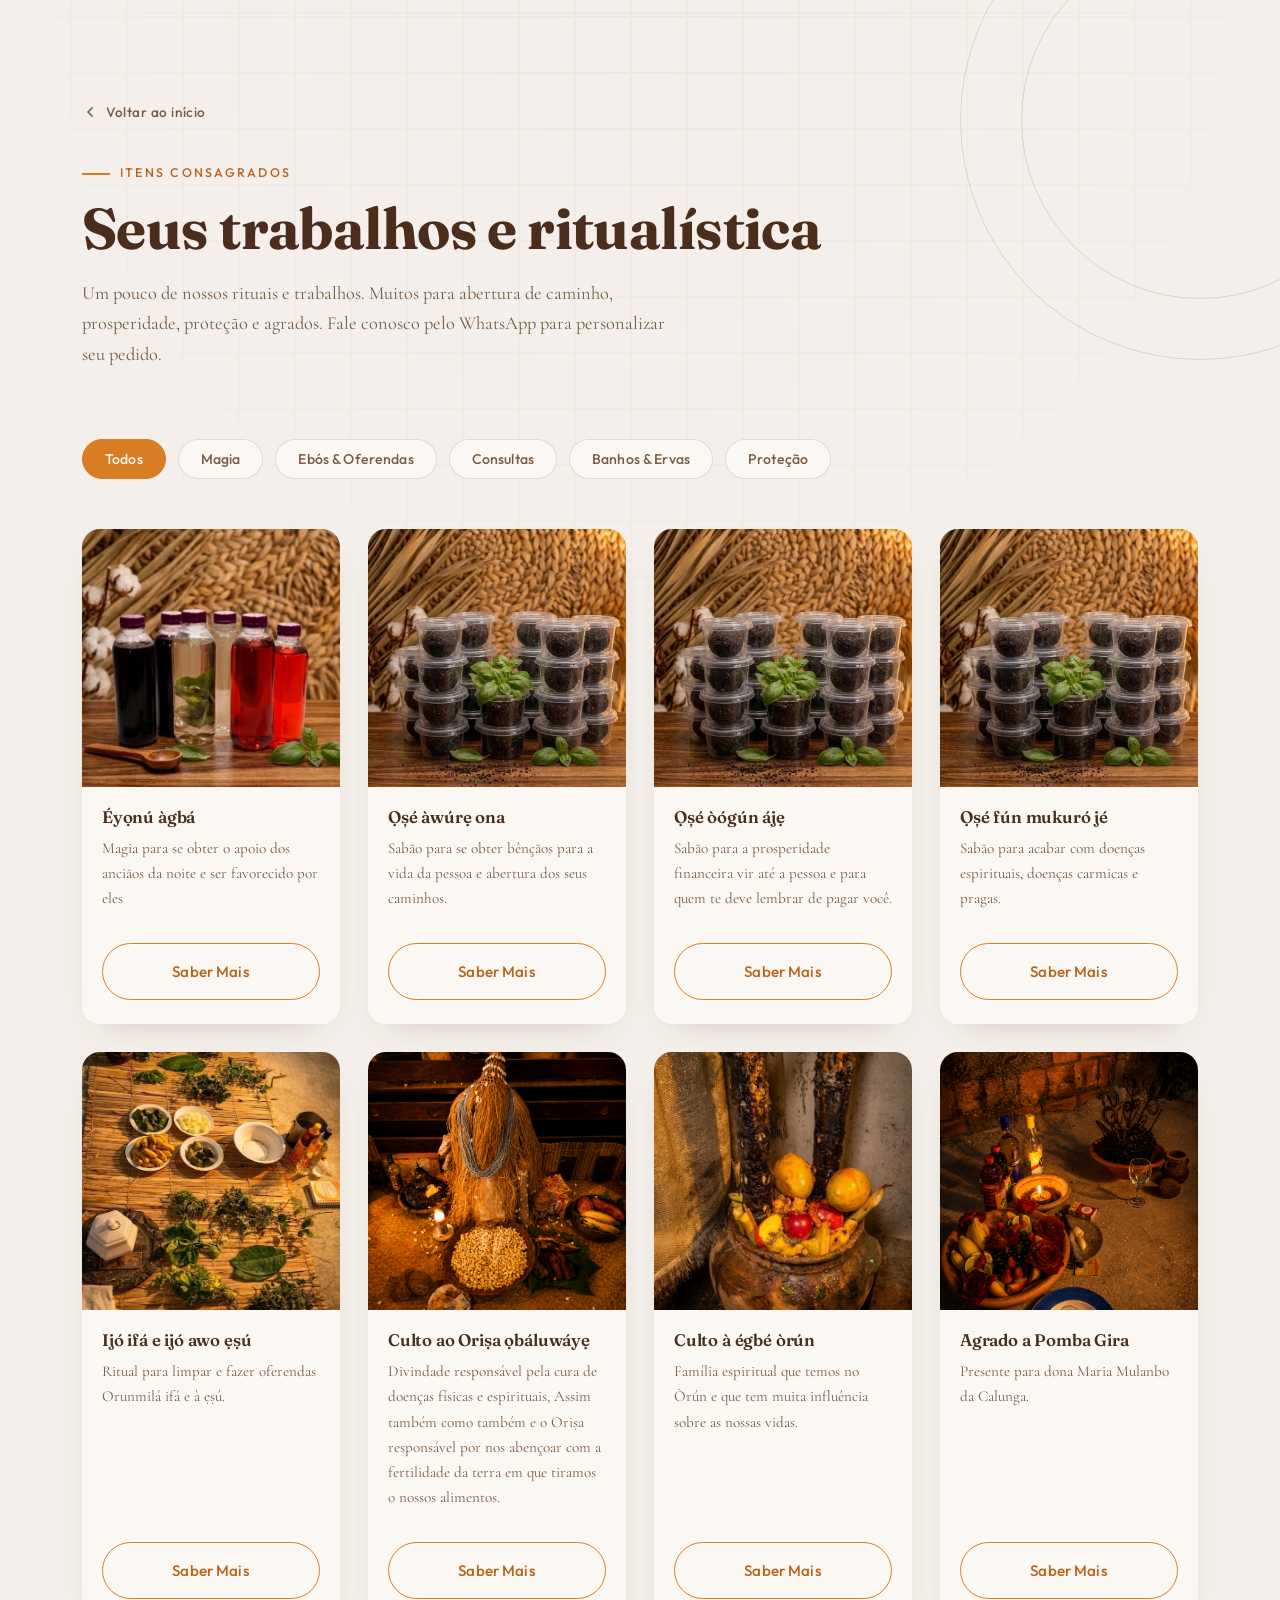
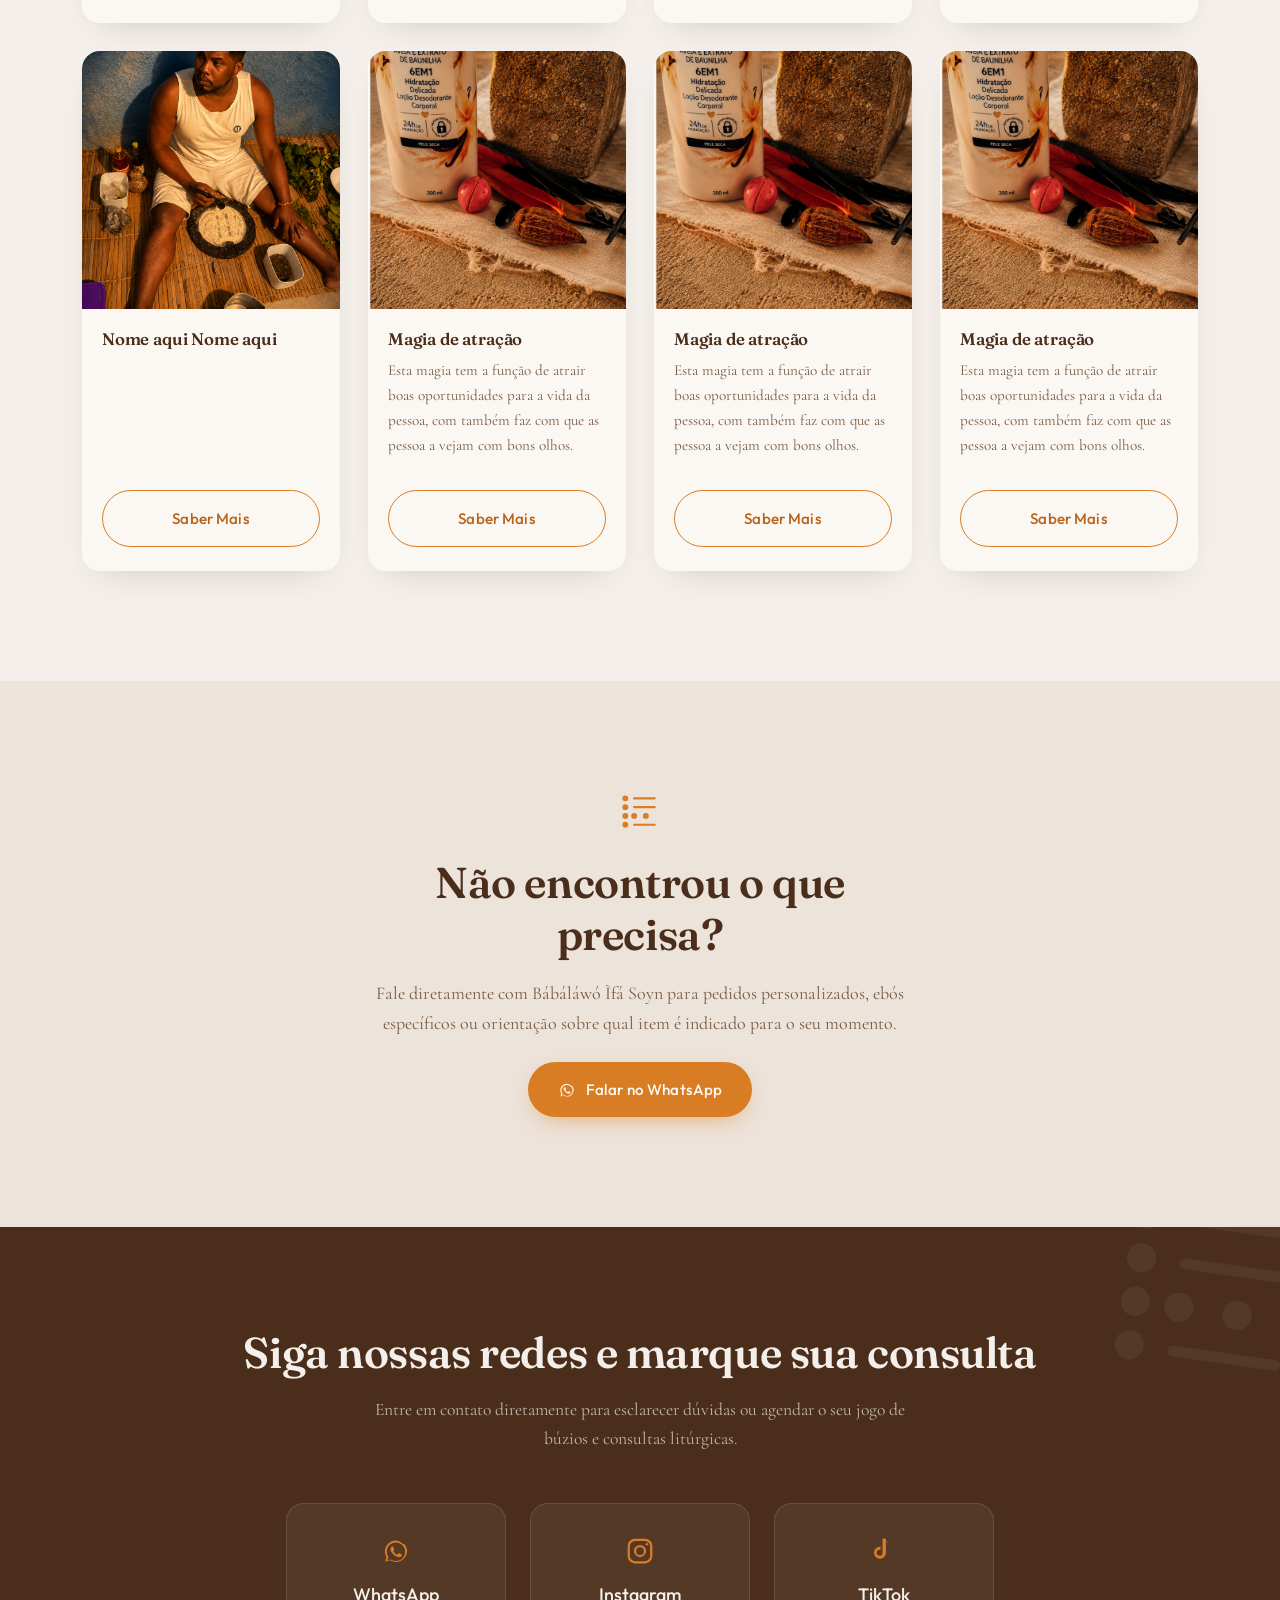
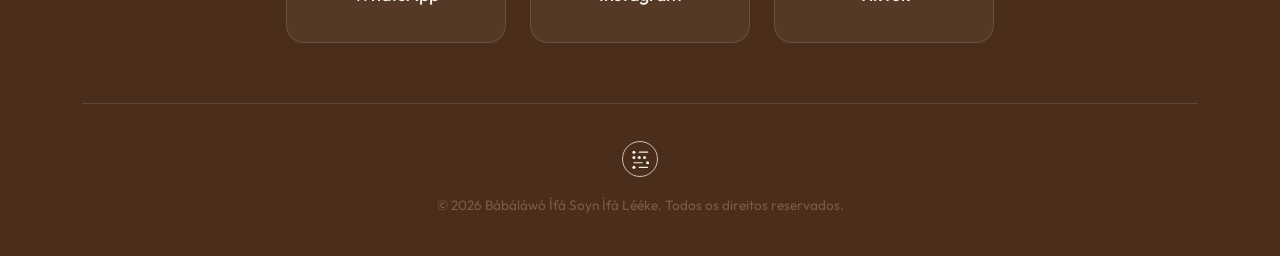
==== produtos.html @ 16a18c0f "Initial commit" ====
<!DOCTYPE html>
<html lang="pt-BR">
<head>
<meta charset="UTF-8">
<meta name="viewport" content="width=device-width, initial-scale=1.0">
<title>Trabalhos e ritualística | Ilé Bábáláwó Ìfá Soyn Ìfá Lééke</title>
<link rel="preconnect" href="https://fonts.googleapis.com">
<link rel="preconnect" href="https://fonts.gstatic.com" crossorigin>
<link href="https://fonts.googleapis.com/css2?family=Fraunces:opsz,wght@9..144,400;9..144,500;9..144,600;9..144,700;9..144,900&family=Cormorant+Garamond:ital,wght@0,400;0,500;0,600;1,400&family=Outfit:wght@300;400;500;600&display=swap" rel="stylesheet">
<link rel="stylesheet" href="global/produtos.css">
<link rel="shortcut icon" href="imagens/favicon.ico" type="image/x-icon">
</head>
<body>

<div class="odu-watermark" aria-hidden="true"></div>

<!-- ============ CABEÇALHO DA PÁGINA ============ -->
<header class="page-header">
  <div class="hero-pattern" aria-hidden="true"></div>
  <div class="container">
    <a href="index.html" class="back-link">
      <svg viewBox="0 0 24 24" fill="none" stroke="currentColor" stroke-width="2.5" stroke-linecap="round" stroke-linejoin="round"><path d="M15 18l-6-6 6-6"/></svg>
      Voltar ao início
    </a>
    <span class="section-tag">Itens consagrados</span>
    <h1>Seus trabalhos e ritualística</h1>
    <p class="page-sub">
      Um pouco de nossos rituais e trabalhos. Muitos para abertura de caminho, prosperidade, proteção e agrados. Fale conosco pelo WhatsApp para personalizar seu pedido.
    </p>
  </div>
</header>

<!-- ============ FILTROS ============ -->
<section class="filters-bar">
  <div class="container">
    <div class="filters" role="tablist" aria-label="Filtrar produtos por categoria">
      <button class="filter-btn active" data-filter="todos" role="tab" aria-selected="true">Todos</button>
      <button class="filter-btn" data-filter="magia" role="tab" aria-selected="false">Magia</button>
      <button class="filter-btn" data-filter="ebo" role="tab" aria-selected="false">Ebós &amp; Oferendas</button>
      <button class="filter-btn" data-filter="consulta" role="tab" aria-selected="false">Consultas</button>
      <button class="filter-btn" data-filter="banho" role="tab" aria-selected="false">Banhos &amp; Ervas</button>
      <button class="filter-btn" data-filter="proteção" role="tab" aria-selected="false">Proteção</button>
    </div>
  </div>
</section>

<!-- ============ GRADE DE PRODUTOS ============ -->
<section class="section products-section">
  <div class="container">
    <div class="products-grid" id="productsGrid">

      

      <article class="product-card" data-category="banho">
        <div class="product-img">
          <img src="imagens/banho de erva.jpg" alt="Éyọnú àgbá" loading="lazy">
        </div>
        <div class="product-body">
          <h3>Éyọnú àgbá</h3>
          <p>Magia para se obter  o apoio dos anciãos  da noite e ser favorecido  por eles</p>
          <a class="btn btn-secondary" href="https://wa.link/rlam18" target="_blank" rel="noopener">Saber Mais</a>
        </div>
      </article>

      <article class="product-card" data-category="banho">
        <div class="product-img">
          <img src="imagens/sabao.jpg" alt="Sabão Ọșé àwúrẹ ona" loading="lazy">
        </div>
        <div class="product-body">
          <h3>Ọșé àwúrẹ ona</h3>
          <p>Sabão para se obter bênçãos para a vida da pessoa e abertura dos seus caminhos.</p>
          <a class="btn btn-secondary" href="https://wa.link/rlam18" target="_blank" rel="noopener">Saber Mais</a>
        </div>
      </article>

      <article class="product-card" data-category="banho">
        <div class="product-img">
          <img src="imagens/sabao.jpg" alt="Sabão Ọșé òógún ájẹ" loading="lazy">
        </div>
        <div class="product-body">
          <h3>Ọșé òógún ájẹ</h3>
          <p>Sabão para a prosperidade financeira vir até a pessoa e para quem te deve lembrar de pagar você.</p>
          <a class="btn btn-secondary" href="https://wa.link/rlam18" target="_blank" rel="noopener">Saber Mais</a>
        </div>
      </article>

      <article class="product-card" data-category="banho">
        <div class="product-img">
          <img src="imagens/sabao.jpg" alt="Sabão Ọșé  fún mukuró jé" loading="lazy">
        </div>
        <div class="product-body">
          <h3>Ọșé  fún mukuró jé</h3>
          <p>Sabão para acabar com doenças espirituais, doenças carmicas e pragas.</p>
          <a class="btn btn-secondary" href="https://wa.link/rlam18" target="_blank" rel="noopener">Saber Mais</a>
        </div>
      </article>

      <article class="product-card" data-category="ebo">
        <div class="product-img">
          <img src="imagens/elementos na esteira.jpg" alt="Ijó ifá e ijó awo ẹṣú" loading="lazy">
        </div>
        <div class="product-body">
          <h3>Ijó ifá e ijó awo ẹṣú</h3>
          <p>Ritual para limpar e fazer oferendas Orunmilá ifá e à ẹṣú.</p>
          <a class="btn btn-secondary" href="https://wa.link/rlam18" target="_blank" rel="noopener">Saber Mais</a>
        </div>
      </article>

      <article class="product-card" data-category="ebo">
        <div class="product-img">
          <img src="imagens/culto a orixa omolu.png" alt="Culto  a o oriṣa ọbáluwáyẹ" loading="lazy">
        </div>
        <div class="product-body">
          <h3>Culto ao Oriṣa ọbáluwáyẹ</h3>
          <p>Divindade responsável pela cura de doenças físicas e espirituais, Assim também como também e o Oriṣa responsável por nos abençoar com a fertilidade da terra em que tiramos o nossos alimentos.</p>
          <a class="btn btn-secondary" href="https://wa.link/rlam18" target="_blank" rel="noopener">Saber Mais</a>
        </div>
      </article>

      <article class="product-card" data-category="ebo">
        <div class="product-img">
          <img src="imagens/culto.jpg" alt="Culto  à  égbé òrún" loading="lazy">
        </div>
        <div class="product-body">
          <h3>Culto  à  égbé òrún</h3>
          <p>Família espiritual que temos no Òrún e que tem muita influência sobre as nossas vidas.</p>
          <a class="btn btn-secondary" href="https://wa.link/rlam18" target="_blank" rel="noopener">Saber Mais</a>
        </div>
      </article>

      <article class="product-card" data-category="ebo">
        <div class="product-img">
          <img src="imagens/culto a exu e pomba gira.png" alt="Presente para dona Maria Mulanbo da calunga." loading="lazy">
        </div>
        <div class="product-body">
          <h3>Agrado a Pomba Gira</h3>
          <p>Presente para dona Maria Mulanbo da Calunga.</p>
          <a class="btn btn-secondary" href="https://wa.link/rlam18" target="_blank" rel="noopener">Saber Mais</a>
        </div>
      </article>

      <article class="product-card" data-category="proteção">
        <div class="product-img">
          <img src="imagens/babalawo em funcao.png" loading="lazy">
        </div>
        <div class="product-body">
          <h3>Nome aqui Nome aqui </h3>
          <p></p>
          <a class="btn btn-secondary" href="https://wa.link/rlam18" target="_blank" rel="noopener">Saber Mais</a>
        </div>
      </article>

      <article class="product-card" data-category="magia">
        <div class="product-img">
          <img src="imagens/magia de atração imagem.png"  alt="Magia de atração" loading="lazy">
        </div>
        <div class="product-body">
          <h3>Magia de atração</h3>
          <p>Esta magia tem a função de atrair boas oportunidades para a vida da pessoa, com também faz com que as pessoa a vejam com bons olhos.</p>
          <a class="btn btn-secondary" href="https://wa.link/rlam18" target="_blank" rel="noopener">Saber Mais</a>
        </div>
      </article>

      <article class="product-card" data-category="magia">
        <div class="product-img">
          <img src="imagens/magia de atração imagem.png"  alt="Magia de atração" loading="lazy">
        </div>
        <div class="product-body">
          <h3>Magia de atração</h3>
          <p>Esta magia tem a função de atrair boas oportunidades para a vida da pessoa, com também faz com que as pessoa a vejam com bons olhos.</p>
          <a class="btn btn-secondary" href="https://wa.link/rlam18" target="_blank" rel="noopener">Saber Mais</a>
        </div>
      </article>

      <article class="product-card" data-category="magia">
        <div class="product-img">
          <img src="imagens/magia de atração imagem.png"  alt="Magia de atração" loading="lazy">
        </div>
        <div class="product-body">
          <h3>Magia de atração</h3>
          <p>Esta magia tem a função de atrair boas oportunidades para a vida da pessoa, com também faz com que as pessoa a vejam com bons olhos.</p>
          <a class="btn btn-secondary" href="https://wa.link/rlam18" target="_blank" rel="noopener">Saber Mais</a>
        </div>
      </article>

    </div>

    <p class="empty-state" id="emptyState" hidden>
      Nenhum produto encontrado nesta categoria por enquanto. Fale com a gente
      pelo WhatsApp — talvez já estejamos preparando algo novo.
    </p>
  </div>
</section>

<!-- ============ CTA FINAL ============ -->
<section class="section section-alt cta-final">
  <div class="container cta-final-content">
    <span class="odu-mark" aria-hidden="true">
      <svg viewBox="0 0 60 60" fill="none" xmlns="http://www.w3.org/2000/svg">
        <circle cx="10" cy="10" r="4" fill="currentColor"/>
        <circle cx="10" cy="22" r="4" fill="currentColor"/>
        <circle cx="10" cy="34" r="4" fill="currentColor"/>
        <circle cx="10" cy="46" r="4" fill="currentColor"/>
        <line x1="22" y1="10" x2="50" y2="10" stroke="currentColor" stroke-width="3" stroke-linecap="round"/>
        <line x1="22" y1="22" x2="50" y2="22" stroke="currentColor" stroke-width="3" stroke-linecap="round"/>
        <circle cx="22" cy="34" r="4" fill="currentColor"/>
        <circle cx="38" cy="34" r="4" fill="currentColor"/>
        <line x1="22" y1="46" x2="50" y2="46" stroke="currentColor" stroke-width="3" stroke-linecap="round"/>
      </svg>
    </span>
    <h2>Não encontrou o que precisa?</h2>
    <p>Fale diretamente com Bábáláwó Ìfá Soyn para pedidos personalizados, ebós específicos ou orientação sobre qual item é indicado para o seu momento.</p>
    <a href="https://wa.me/5521997912922" target="_blank" rel="noopener" class="btn btn-primary">
      <svg class="icon" viewBox="0 0 24 24" fill="currentColor" aria-hidden="true"><path d="M17.6 6.32A8.86 8.86 0 0 0 12.02 3.5c-4.9 0-8.89 3.99-8.89 8.89 0 1.57.41 3.04 1.13 4.32L3.5 20.5l3.92-1.03a8.86 8.86 0 0 0 4.6 1.26h.01c4.9 0 8.89-3.99 8.89-8.89a8.86 8.86 0 0 0-2.32-5.52zm-5.58 13.7h-.01a7.36 7.36 0 0 1-3.76-1.03l-.27-.16-2.79.73.75-2.72-.18-.28a7.36 7.36 0 0 1-1.13-3.93c0-4.07 3.31-7.38 7.39-7.38a7.34 7.34 0 0 1 7.38 7.39c0 4.08-3.31 7.38-7.38 7.38zm4.05-5.53c-.22-.11-1.31-.65-1.51-.72-.2-.07-.35-.11-.5.11-.15.22-.57.72-.7.86-.13.15-.26.16-.48.05-.22-.11-.93-.34-1.77-1.09-.65-.58-1.09-1.3-1.22-1.52-.13-.22-.01-.34.11-.45.11-.11.25-.28.37-.42.12-.14.16-.24.24-.4.08-.16.04-.3-.03-.41-.07-.11-.5-1.2-.68-1.64-.18-.43-.36-.37-.5-.38-.13-.01-.28-.01-.43-.01-.15 0-.39.06-.6.28-.21.22-.81.79-.81 1.92 0 1.13.83 2.23.95 2.38.11.15 1.57 2.4 3.8 3.27 1.89.74 2.27.6 2.68.56.41-.04 1.31-.54 1.5-1.06.18-.52.18-.96.13-1.06-.06-.1-.22-.16-.45-.27z"/></svg>
      Falar no WhatsApp
    </a>
  </div>
</section>

<!-- ============ RODAPÉ ============ -->
<footer class="footer" id="contato">
  <div class="odu-mark-large" aria-hidden="true">
    <svg viewBox="0 0 60 60" fill="none" xmlns="http://www.w3.org/2000/svg">
      <circle cx="10" cy="10" r="4" fill="currentColor"/>
      <circle cx="10" cy="22" r="4" fill="currentColor"/>
      <circle cx="10" cy="34" r="4" fill="currentColor"/>
      <circle cx="10" cy="46" r="4" fill="currentColor"/>
      <line x1="22" y1="10" x2="50" y2="10" stroke="currentColor" stroke-width="3" stroke-linecap="round"/>
      <line x1="22" y1="22" x2="50" y2="22" stroke="currentColor" stroke-width="3" stroke-linecap="round"/>
      <circle cx="22" cy="34" r="4" fill="currentColor"/>
      <circle cx="38" cy="34" r="4" fill="currentColor"/>
      <line x1="22" y1="46" x2="50" y2="46" stroke="currentColor" stroke-width="3" stroke-linecap="round"/>
    </svg>
  </div>
  <div class="container">
    <h2>Siga nossas redes e marque sua consulta</h2>
    <p class="footer-sub">
      Entre em contato diretamente para esclarecer dúvidas ou agendar o seu
      jogo de búzios e consultas litúrgicas.
    </p>

    <div class="social-grid">
      <a href="https://wa.me/5521997912922" target="_blank" rel="noopener" class="social-card">
        <svg class="icon" viewBox="0 0 24 24" fill="currentColor" aria-hidden="true"><path d="M17.6 6.32A8.86 8.86 0 0 0 12.02 3.5c-4.9 0-8.89 3.99-8.89 8.89 0 1.57.41 3.04 1.13 4.32L3.5 20.5l3.92-1.03a8.86 8.86 0 0 0 4.6 1.26h.01c4.9 0 8.89-3.99 8.89-8.89a8.86 8.86 0 0 0-2.32-5.52zm-5.58 13.7h-.01a7.36 7.36 0 0 1-3.76-1.03l-.27-.16-2.79.73.75-2.72-.18-.28a7.36 7.36 0 0 1-1.13-3.93c0-4.07 3.31-7.38 7.39-7.38a7.34 7.34 0 0 1 7.38 7.39c0 4.08-3.31 7.38-7.38 7.38zm4.05-5.53c-.22-.11-1.31-.65-1.51-.72-.2-.07-.35-.11-.5.11-.15.22-.57.72-.7.86-.13.15-.26.16-.48.05-.22-.11-.93-.34-1.77-1.09-.65-.58-1.09-1.3-1.22-1.52-.13-.22-.01-.34.11-.45.11-.11.25-.28.37-.42.12-.14.16-.24.24-.4.08-.16.04-.3-.03-.41-.07-.11-.5-1.2-.68-1.64-.18-.43-.36-.37-.5-.38-.13-.01-.28-.01-.43-.01-.15 0-.39.06-.6.28-.21.22-.81.79-.81 1.92 0 1.13.83 2.23.95 2.38.11.15 1.57 2.4 3.8 3.27 1.89.74 2.27.6 2.68.56.41-.04 1.31-.54 1.5-1.06.18-.52.18-.96.13-1.06-.06-.1-.22-.16-.45-.27z"/></svg>
        <span>WhatsApp</span>
      </a>
      <a href="https://www.instagram.com/babalawo_ifasoyn_ifaleke/" target="_blank" rel="noopener" class="social-card">
        <svg class="icon" viewBox="0 0 24 24" fill="none" stroke="currentColor" stroke-width="1.8"><rect x="3" y="3" width="18" height="18" rx="5"/><circle cx="12" cy="12" r="4"/><circle cx="17.5" cy="6.5" r="1" fill="currentColor" stroke="none"/></svg>
        <span>Instagram</span>
      </a>
      <a href="https://www.tiktok.com/@ventura0606?is_from_webapp=1&sender_device=pc" target="_blank" rel="noopener" class="social-card">
        <svg class="icon" viewBox="0 0 24 24" fill="currentColor" aria-hidden="true"><path d="M16.6 5.82a4.28 4.28 0 0 1-3.07-1.34v8.94a4.78 4.78 0 1 1-4.78-4.78c.15 0 .3.01.45.03v2.45a2.34 2.34 0 1 0 1.63 2.3V2h2.4a4.28 4.28 0 0 0 3.37 3.78v2.04z"/></svg>
        <span>TikTok</span>
      </a>
    </div>

    <div class="footer-bottom">
      <span class="logo-mark small">
        <svg viewBox="0 0 100 100" fill="none" xmlns="http://www.w3.org/2000/svg">
          <circle cx="50" cy="50" r="46" stroke="currentColor" stroke-width="2"/>
          <g stroke="currentColor" stroke-width="3" stroke-linecap="round">
            <circle cx="34" cy="32" r="4" fill="currentColor" stroke="none"/>
            <circle cx="34" cy="46" r="4" fill="currentColor" stroke="none"/>
            <line x1="48" y1="32" x2="70" y2="32"/>
            <circle cx="48" cy="46" r="4" fill="currentColor" stroke="none"/>
            <circle cx="62" cy="46" r="4" fill="currentColor" stroke="none"/>
            <line x1="34" y1="60" x2="56" y2="60"/>
            <circle cx="70" cy="60" r="4" fill="currentColor" stroke="none"/>
            <circle cx="34" cy="72" r="4" fill="currentColor" stroke="none"/>
            <line x1="48" y1="72" x2="70" y2="72"/>
          </g>
        </svg>
      </span>
      <p>&copy; 2026 Bábáláwó Ìfá Soyn Ìfá Lééke. Todos os direitos reservados.</p>
    </div>
  </div>
</footer>

<script src="global/index.js"></script>
<script src="global/produtos.js"></script>
</body>
</html>
---- global/produtos.css ----
/* =========================================================
   ILÉ BÁBÁLÁWÓ ÌFÁ SOYN ÌFÁ LÉÉKE — Design System
   Paleta: Marfim Claro / Marrom Terracota / Laranja Queimado
   Assinatura visual: marcas geométricas dos Odu Ifá
   ========================================================= */

:root {
  --bg: #F4EFEA;
  --bg-alt: #ECE3DA;
  --text: #4A2E1B;
  --text-soft: #7A5C44;
  --accent: #D97D24;
  --accent-deep: #B8631A;
  --line: rgba(74, 46, 27, 0.14);
  --cream-card: #FBF8F4;

  --font-display: 'Fraunces', serif;
  --font-body: 'Cormorant Garamond', serif;
  --font-ui: 'Outfit', sans-serif;

  --container: 1180px;
  --radius: 18px;
}

* { margin: 0; padding: 0; box-sizing: border-box; }

html { scroll-behavior: smooth; }

body {
  background: var(--bg);
  color: var(--text);
  font-family: var(--font-body);
  font-size: 18px;
  line-height: 1.65;
  -webkit-font-smoothing: antialiased;
  overflow-x: hidden;
  position: relative;
}

.container {
  max-width: var(--container);
  margin: 0 auto;
  padding: 0 32px;
}

img { max-width: 100%; display: block; }

/* ---------------------------------------------------------
   Odu watermark — recurring background pattern
   --------------------------------------------------------- */
.odu-watermark {
  position: fixed;
  inset: 0;
  z-index: -1;
  pointer-events: none;
  opacity: 0.035;
  background-image:
    repeating-linear-gradient(0deg, var(--text) 0 2px, transparent 2px 56px),
    repeating-linear-gradient(90deg, var(--text) 0 2px, transparent 2px 56px);
  background-position: 14px 14px;
  mask-image: radial-gradient(circle at 50% 0%, black 0%, transparent 75%);
}

/* ---------------------------------------------------------
   Typography
   --------------------------------------------------------- */
h1, h2, h3 {
  font-family: var(--font-display);
  font-weight: 600;
  letter-spacing: -0.01em;
  color: var(--text);
}

h1 {
  font-size: clamp(2.6rem, 6vw, 4.4rem);
  line-height: 1.08;
  font-weight: 700;
}

h2 {
  font-size: clamp(1.9rem, 4vw, 2.7rem);
  line-height: 1.2;
  margin-bottom: 22px;
}

.accent-word {
  color: var(--accent-deep);
  font-style: italic;
  font-weight: 600;
}

.section-tag {
  display: inline-flex;
  align-items: center;
  gap: 10px;
  font-family: var(--font-ui);
  font-size: 0.78rem;
  font-weight: 500;
  letter-spacing: 0.18em;
  text-transform: uppercase;
  color: var(--accent-deep);
  margin-bottom: 14px;
}

.section-tag::before {
  content: "";
  display: block;
  width: 28px;
  height: 2px;
  background: var(--accent);
}

p { color: var(--text-soft); }

.split-text p { margin-bottom: 18px; max-width: 540px; }
.split-text p:last-of-type { margin-bottom: 28px; }

/* ---------------------------------------------------------
   Buttons
   --------------------------------------------------------- */
.btn {
  display: inline-flex;
  align-items: center;
  gap: 10px;
  font-family: var(--font-ui);
  font-size: 0.95rem;
  font-weight: 500;
  letter-spacing: 0.01em;
  text-decoration: none;
  border-radius: 999px;
  padding: 15px 30px;
  border: none;
  cursor: pointer;
  transition: transform 0.25s ease, box-shadow 0.25s ease, background 0.25s ease;
}

.btn .icon { width: 18px; height: 18px; flex-shrink: 0; }

.btn-primary {
  background: var(--accent);
  color: #FFF8F2;
  box-shadow: 0 8px 24px -10px rgba(217, 125, 36, 0.7);
}

.btn-primary:hover {
  background: var(--accent-deep);
  transform: translateY(-2px);
  box-shadow: 0 12px 28px -10px rgba(184, 99, 26, 0.75);
}

.btn-secondary {
  width: 100%;
  justify-content: center;
  background: transparent;
  color: var(--accent-deep);
  border: 1.5px solid var(--accent);
  margin-top: 18px;
  white-space: nowrap;
}

.btn-secondary:hover {
  background: var(--accent);
  color: #FFF8F2;
}

/* ---------------------------------------------------------
   Hero
   --------------------------------------------------------- */
.hero {
  position: relative;
  padding: 110px 0 90px;
  overflow: hidden;
}

.hero-pattern {
  position: absolute;
  top: -120px;
  right: -160px;
  width: 480px;
  height: 480px;
  border: 1.5px solid var(--line);
  border-radius: 50%;
  z-index: 0;
}

.hero-pattern::before {
  content: "";
  position: absolute;
  inset: 60px;
  border: 1.5px solid var(--line);
  border-radius: 50%;
}

.hero-grid {
  position: relative;
  z-index: 1;
  display: grid;
  grid-template-columns: 1.05fr 0.95fr;
  gap: 60px;
  align-items: center;
}

.hero-eyebrow {
  display: inline-flex;
  align-items: center;
  gap: 12px;
  font-family: var(--font-ui);
  font-size: 0.78rem;
  font-weight: 500;
  letter-spacing: 0.2em;
  text-transform: uppercase;
  color: var(--text-soft);
  margin-bottom: 24px;
}

.odu-mark {
  width: 30px;
  height: 30px;
  color: var(--accent);
}
.odu-mark svg { width: 100%; height: 100%; }

.hero-sub {
  font-size: 1.25rem;
  max-width: 480px;
  margin: 26px 0 38px;
  color: var(--text-soft);
}

.hero-photo {
  position: relative;
}

.frame {
  border-radius: var(--radius);
  overflow: hidden;
  box-shadow: 0 30px 60px -30px rgba(74, 46, 27, 0.35);
  position: relative;
  background: linear-gradient(135deg, var(--bg-alt), var(--cream-card));
}

.frame img {
  width: 100%;
  height: 100%;
  object-fit: cover;
  aspect-ratio: 4 / 3.1;
}

.frame-main {
  border: 1px solid rgba(255,255,255,0.4);
}

.logo-badge {
  position: absolute;
  bottom: -34px;
  left: -34px;
  background: var(--cream-card);
  border-radius: var(--radius);
  padding: 18px 22px;
  display: flex;
  align-items: center;
  gap: 14px;
  box-shadow: 0 20px 40px -20px rgba(74, 46, 27, 0.35);
  font-family: var(--font-ui);
  font-size: 0.85rem;
  font-weight: 500;
  line-height: 1.3;
  color: var(--text);
}

.logo-mark {
  width: 46px;
  height: 46px;
  color: var(--accent);
  flex-shrink: 0;
}
.logo-mark svg { width: 100%; height: 100%; }
.logo-mark.small { width: 38px; height: 38px; color: var(--bg); }

/* ---------------------------------------------------------
   Sections / split layout
   --------------------------------------------------------- */
.section {
  padding: 110px 0;
  position: relative;
}

.section-alt {
  background: var(--bg-alt);
}

.split-grid {
  display: grid;
  grid-template-columns: 0.9fr 1.1fr;
  gap: 70px;
  align-items: center;
}

.split-grid.reverse {
  grid-template-columns: 1.1fr 0.9fr;
}
.split-grid.reverse .split-photo { order: 2; }
.split-grid.reverse .split-text { order: 1; }

.split-photo { position: relative; }

.split-photo .frame img {
  aspect-ratio: 4 / 4.4;
}

.frame-caption {
  margin-top: 18px;
  font-family: var(--font-ui);
  font-size: 0.8rem;
  letter-spacing: 0.1em;
  text-transform: uppercase;
  color: var(--text-soft);
  text-align: center;
}

.section-head {
  text-align: center;
  margin-bottom: 56px;
}
.section-head .section-tag { justify-content: center; }
.section-head h2 { margin-bottom: 0; }

/* ---------------------------------------------------------
   Products / Carousel
   --------------------------------------------------------- */
.carousel {
  position: relative;
  display: flex;
  align-items: center;
  gap: 16px;
}

.carousel-track {
  display: flex;
  gap: 24px;
  overflow-x: auto;
  scroll-behavior: smooth;
  scroll-snap-type: x mandatory;
  padding: 6px 4px 20px;
  flex: 1;
  scrollbar-width: none;
}
.carousel-track::-webkit-scrollbar { display: none; }

.product-card {
  flex: 0 0 calc(20% - 19.2px);
  scroll-snap-align: start;
  background: var(--cream-card);
  border-radius: var(--radius);
  overflow: hidden;
  box-shadow: 0 14px 34px -22px rgba(74, 46, 27, 0.3);
  display: flex;
  flex-direction: column;
  transition: transform 0.3s ease, box-shadow 0.3s ease;
}

.product-card:hover {
  transform: translateY(-6px);
  box-shadow: 0 22px 44px -22px rgba(74, 46, 27, 0.4);
}

.product-img {
  aspect-ratio: 1 / 1;
  overflow: hidden;
}
.product-img img {
  width: 100%; height: 100%; object-fit: cover;
}

.product-body {
  padding: 20px 20px 24px;
  display: flex;
  flex-direction: column;
  flex: 1;
}

.product-body h3 {
  font-size: 1.05rem;
  margin-bottom: 8px;
  line-height: 1.25;
}

.product-body p {
  font-size: 0.95rem;
  flex: 1;
  margin-bottom: 14px;
}

.price {
  font-family: var(--font-ui);
  font-weight: 600;
  font-size: 1.1rem;
  color: var(--accent-deep);
}

.carousel-btn {
  flex-shrink: 0;
  width: 46px;
  height: 46px;
  border-radius: 50%;
  border: 1.5px solid var(--line);
  background: var(--cream-card);
  color: var(--text);
  display: flex;
  align-items: center;
  justify-content: center;
  cursor: pointer;
  transition: background 0.2s ease, color 0.2s ease, border-color 0.2s ease;
}
.carousel-btn svg { width: 20px; height: 20px; }

.carousel-btn:hover {
  background: var(--accent);
  border-color: var(--accent);
  color: #FFF8F2;
}

.carousel-dots {
  display: flex;
  justify-content: center;
  gap: 8px;
  margin-top: 6px;
}
.carousel-dots .dot {
  width: 8px; height: 8px;
  border-radius: 50%;
  background: var(--line);
  cursor: pointer;
  transition: background 0.2s ease, transform 0.2s ease;
}
.carousel-dots .dot.active {
  background: var(--accent);
  transform: scale(1.25);
}

.more-products {
  text-align: center;
  margin-top: 50px;
}

/* ---------------------------------------------------------
   Localização
   --------------------------------------------------------- */
.map-link { display: block; text-decoration: none; }

.map-frame {
  aspect-ratio: 4 / 4.4;
  background: var(--cream-card);
  display: flex;
  align-items: center;
  justify-content: center;
  position: relative;
  cursor: pointer;
  transition: transform 0.3s ease;
}
.map-link:hover .map-frame { transform: translateY(-4px); }

.map-grid {
  position: absolute;
  inset: 0;
  background-image:
    repeating-linear-gradient(0deg, var(--line) 0 1px, transparent 1px 44px),
    repeating-linear-gradient(90deg, var(--line) 0 1px, transparent 1px 44px);
}

.map-pin {
  width: 96px;
  height: 96px;
  color: var(--accent);
  filter: drop-shadow(0 14px 18px rgba(217, 125, 36, 0.35));
  position: relative;
  z-index: 1;
}

.map-overlay {
  position: absolute;
  bottom: 28px;
  left: 50%;
  transform: translateX(-50%);
  background: rgba(74, 46, 27, 0.92);
  color: #FBF8F4;
  font-family: var(--font-ui);
  font-size: 0.85rem;
  font-weight: 500;
  padding: 12px 22px;
  border-radius: 999px;
  display: flex;
  align-items: center;
  gap: 10px;
  z-index: 2;
}
.map-overlay .icon { width: 17px; height: 17px; }

.address-block {
  display: flex;
  flex-direction: column;
  gap: 4px;
  font-family: var(--font-ui);
  font-size: 1rem;
  color: var(--text);
  margin: 22px 0 32px;
  border-left: 2px solid var(--accent);
  padding-left: 18px;
}
.address-block strong {
  font-weight: 600;
  margin-bottom: 4px;
}

/* ---------------------------------------------------------
   Footer
   --------------------------------------------------------- */
.footer {
  background: var(--text);
  color: var(--bg);
  padding: 100px 0 40px;
  text-align: center;
  position: relative;
  overflow: hidden;
}

.footer h2 {
  color: var(--bg);
  margin-bottom: 16px;
}

.footer-sub {
  max-width: 560px;
  margin: 0 auto 50px;
  color: rgba(244, 239, 234, 0.7);
  font-size: 1.1rem;
}

.odu-mark-large {
  position: absolute;
  top: -40px;
  right: -40px;
  width: 220px;
  height: 220px;
  color: rgba(244, 239, 234, 0.05);
  transform: rotate(8deg);
}
.odu-mark-large svg { width: 100%; height: 100%; }

.social-grid {
  display: grid;
  grid-template-columns: repeat(3, minmax(160px, 220px));
  gap: 24px;
  justify-content: center;
  margin-bottom: 60px;
}

.social-card {
  background: rgba(244, 239, 234, 0.06);
  border: 1px solid rgba(244, 239, 234, 0.12);
  border-radius: var(--radius);
  padding: 32px 20px;
  display: flex;
  flex-direction: column;
  align-items: center;
  gap: 14px;
  text-decoration: none;
  color: var(--bg);
  font-family: var(--font-ui);
  font-weight: 500;
  transition: background 0.25s ease, border-color 0.25s ease, transform 0.25s ease;
}

.social-card .icon {
  width: 30px;
  height: 30px;
  color: var(--accent);
}

.social-card:hover {
  background: rgba(217, 125, 36, 0.12);
  border-color: var(--accent);
  transform: translateY(-4px);
}

.footer-bottom {
  display: flex;
  flex-direction: column;
  align-items: center;
  gap: 16px;
  padding-top: 36px;
  border-top: 1px solid rgba(244, 239, 234, 0.12);
  font-family: var(--font-ui);
  font-size: 0.85rem;
  color: rgba(244, 239, 234, 0.55);
}

/* ---------------------------------------------------------
   Products page — header, filters, grid
   --------------------------------------------------------- */
.page-header {
  position: relative;
  padding: 100px 0 70px;
  overflow: hidden;
}

.back-link {
  display: inline-flex;
  align-items: center;
  gap: 8px;
  font-family: var(--font-ui);
  font-size: 0.85rem;
  font-weight: 500;
  letter-spacing: 0.04em;
  color: var(--text-soft);
  text-decoration: none;
  margin-bottom: 40px;
  transition: color 0.2s ease, gap 0.2s ease;
}
.back-link svg { width: 16px; height: 16px; }
.back-link:hover { color: var(--accent-deep); gap: 12px; }

.page-header .section-tag {
  display: flex;
}

.page-header h1 {
  font-size: clamp(2.4rem, 5.5vw, 3.6rem);
  margin: 6px 0 18px;
}

.page-sub {
  max-width: 600px;
  font-size: 1.15rem;
}

.filters-bar {
  position: relative;
  z-index: 1;
  padding-bottom: 50px;
}

.filters {
  display: flex;
  flex-wrap: wrap;
  gap: 12px;
}

.filter-btn {
  font-family: var(--font-ui);
  font-size: 0.88rem;
  font-weight: 500;
  letter-spacing: 0.01em;
  color: var(--text-soft);
  background: var(--cream-card);
  border: 1.5px solid var(--line);
  border-radius: 999px;
  padding: 10px 22px;
  cursor: pointer;
  transition: background 0.2s ease, color 0.2s ease, border-color 0.2s ease;
}

.filter-btn:hover {
  border-color: var(--accent);
  color: var(--accent-deep);
}

.filter-btn.active {
  background: var(--accent);
  border-color: var(--accent);
  color: #FFF8F2;
}

.products-section {
  padding-top: 0;
}

.products-grid {
  display: grid;
  grid-template-columns: repeat(4, 1fr);
  gap: 28px;
}

.products-grid .product-card {
  flex: none;
}

.product-card[hidden] { display: none; }

.empty-state {
  text-align: center;
  font-family: var(--font-ui);
  font-size: 1rem;
  color: var(--text-soft);
  padding: 60px 20px;
}

/* CTA final */
.cta-final-content {
  text-align: center;
  display: flex;
  flex-direction: column;
  align-items: center;
  gap: 18px;
  max-width: 620px;
}

.cta-final .odu-mark {
  width: 44px;
  height: 44px;
  margin-bottom: 4px;
}

.cta-final h2 { margin-bottom: 0; }
.cta-final p { margin-bottom: 6px; }

@media (max-width: 1100px) {
  .products-grid { grid-template-columns: repeat(3, 1fr); }
}

@media (max-width: 780px) {
  .products-grid { grid-template-columns: repeat(2, 1fr); gap: 18px; }
}

@media (max-width: 540px) {
  .products-grid { grid-template-columns: 1fr; }
  .filters { gap: 8px; }
  .filter-btn { padding: 9px 18px; font-size: 0.82rem; }
}


@media (max-width: 980px) {
  .hero-grid,
  .split-grid,
  .split-grid.reverse {
    grid-template-columns: 1fr;
    gap: 50px;
  }
  .split-grid.reverse .split-photo,
  .split-grid.reverse .split-text { order: initial; }

  .hero { padding-top: 70px; }
  .hero-photo { order: -1; }
  .logo-badge { left: 16px; bottom: -28px; padding: 14px 18px; }

  .product-card { flex: 0 0 calc(50% - 12px); }
  .social-grid { grid-template-columns: repeat(3, 1fr); gap: 14px; }
}

@media (max-width: 640px) {
  body { font-size: 16px; }
  .container { padding: 0 22px; }
  .section { padding: 80px 0; }
  .hero { padding-top: 56px; padding-bottom: 70px; }

  .logo-badge {
    position: static;
    margin-top: 18px;
    width: fit-content;
  }

  .product-card { flex: 0 0 78%; }
  .social-grid { grid-template-columns: 1fr; max-width: 280px; margin: 0 auto 50px; }
  .carousel-btn { width: 40px; height: 40px; }
}

/* Reduced motion */
@media (prefers-reduced-motion: reduce) {
  html { scroll-behavior: auto; }
  * { transition: none !important; }
}
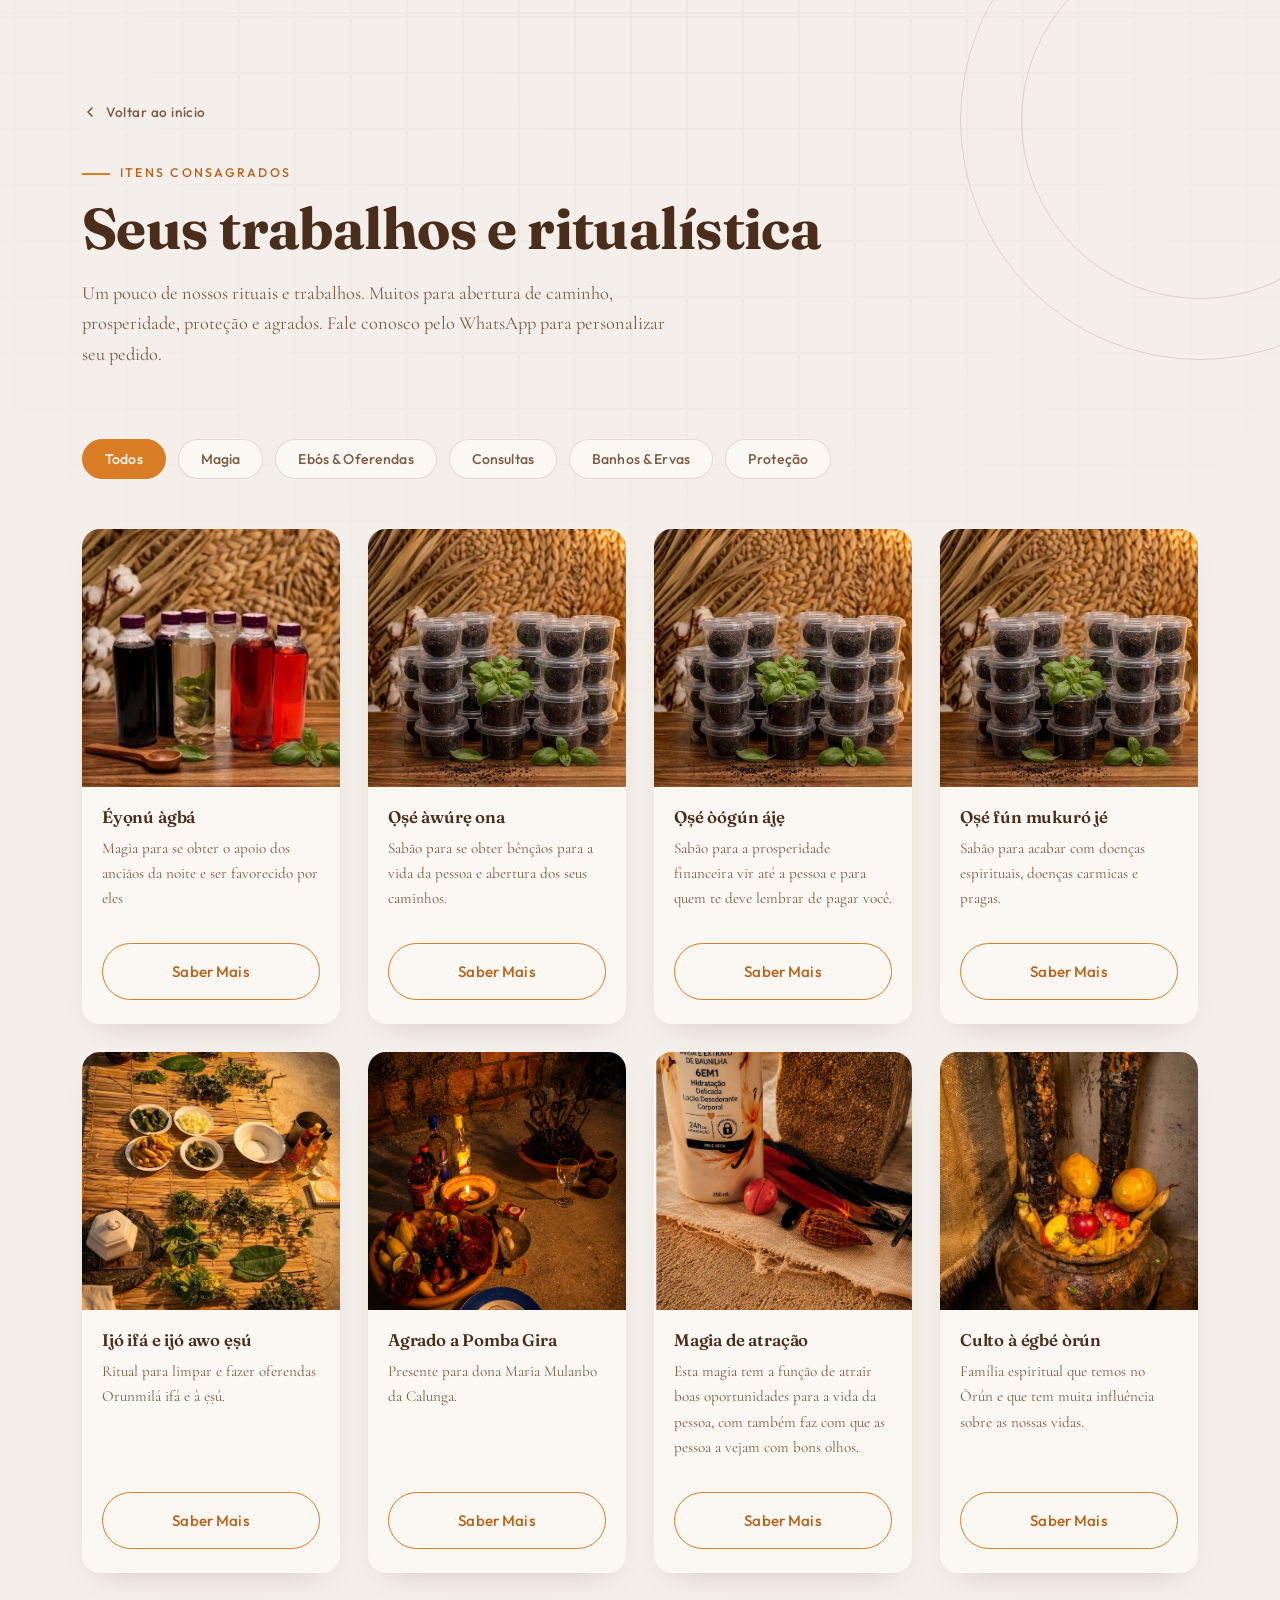
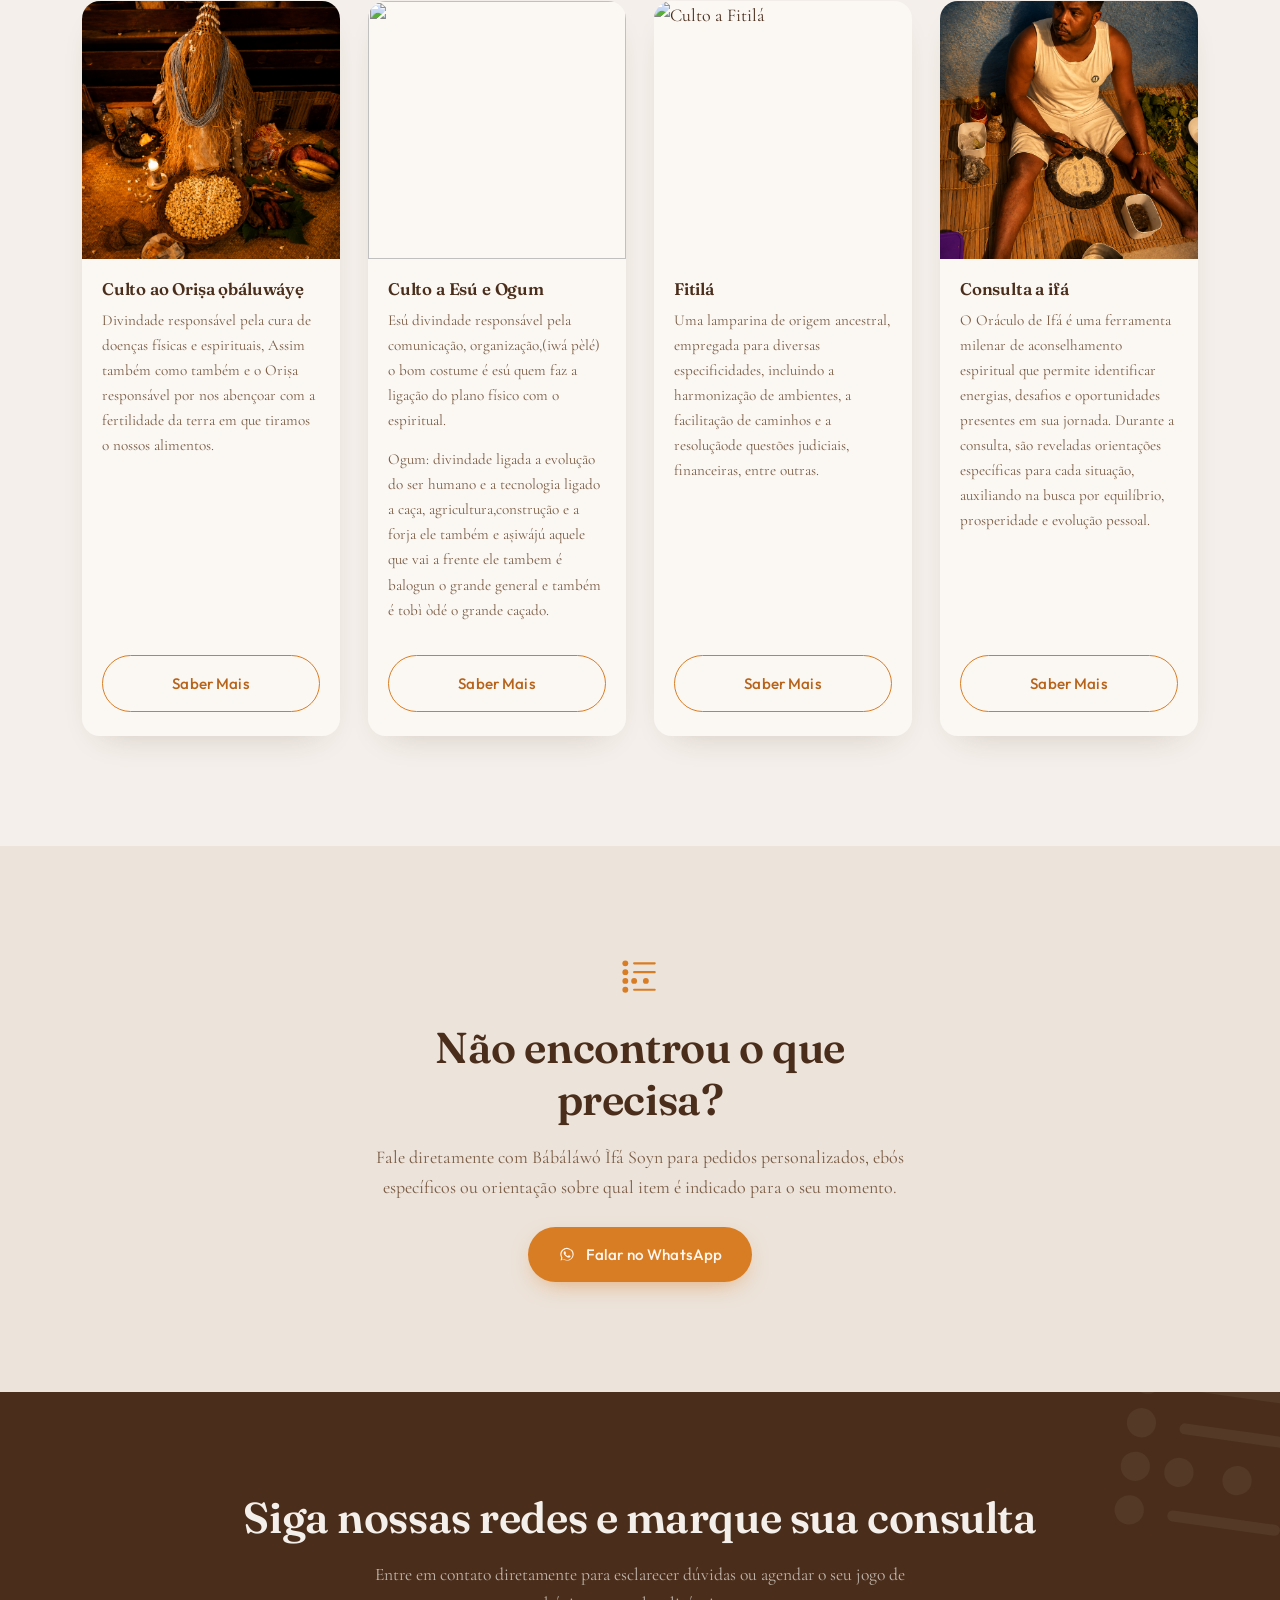
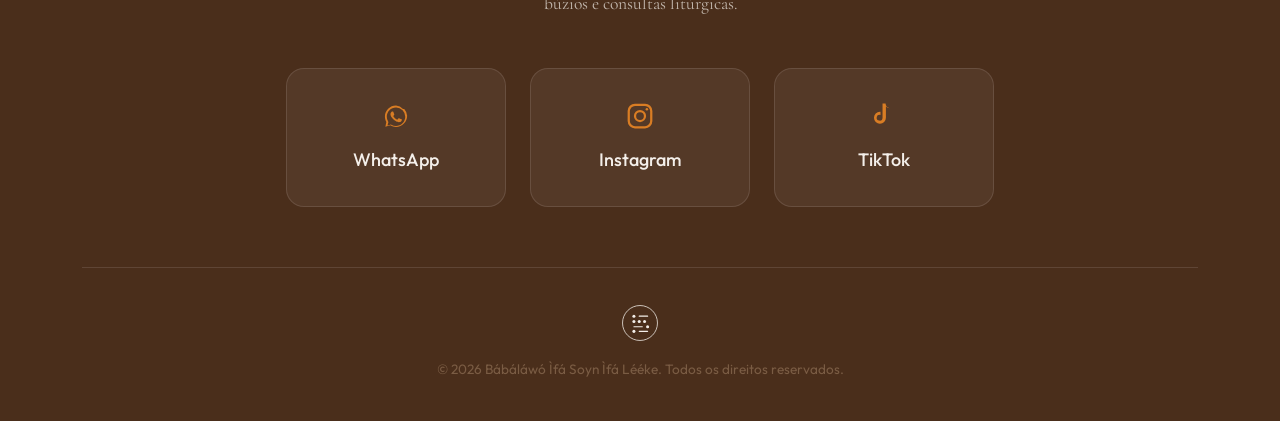
==== commit 505f3298: "Update produtos.html atualização" ====
--- a/produtos.html
+++ b/produtos.html
@@ -108,6 +108,39 @@
 
       <article class="product-card" data-category="ebo">
         <div class="product-img">
+          <img src="imagens/culto a exu e pomba gira.png" alt="Presente para dona Maria Mulanbo da calunga." loading="lazy">
+        </div>
+        <div class="product-body">
+          <h3>Agrado a Pomba Gira</h3>
+          <p>Presente para dona Maria Mulanbo da Calunga.</p>
+          <a class="btn btn-secondary" href="https://wa.link/rlam18" target="_blank" rel="noopener">Saber Mais</a>
+        </div>
+      </article>
+
+      <article class="product-card" data-category="magia">
+        <div class="product-img">
+          <img src="imagens/magia de atração imagem.png"  alt="Magia de atração" loading="lazy">
+        </div>
+        <div class="product-body">
+          <h3>Magia de atração</h3>
+          <p>Esta magia tem a função de atrair boas oportunidades para a vida da pessoa, com também faz com que as pessoa a vejam com bons olhos.</p>
+          <a class="btn btn-secondary" href="https://wa.link/rlam18" target="_blank" rel="noopener">Saber Mais</a>
+        </div>
+      </article>
+
+      <article class="product-card" data-category="ebo">
+        <div class="product-img">
+          <img src="imagens/culto.jpg" alt="Culto  à  égbé òrún" loading="lazy">
+        </div>
+        <div class="product-body">
+          <h3>Culto  à  égbé òrún</h3>
+          <p>Família espiritual que temos no Òrún e que tem muita influência sobre as nossas vidas.</p>
+          <a class="btn btn-secondary" href="https://wa.link/rlam18" target="_blank" rel="noopener">Saber Mais</a>
+        </div>
+      </article>
+
+      <article class="product-card" data-category="ebo">
+        <div class="product-img">
           <img src="imagens/culto a orixa omolu.png" alt="Culto  a o oriṣa ọbáluwáyẹ" loading="lazy">
         </div>
         <div class="product-body">
@@ -117,68 +150,40 @@
         </div>
       </article>
 
-      <article class="product-card" data-category="ebo">
-        <div class="product-img">
-          <img src="imagens/culto.jpg" alt="Culto  à  égbé òrún" loading="lazy">
-        </div>
-        <div class="product-body">
-          <h3>Culto  à  égbé òrún</h3>
-          <p>Família espiritual que temos no Òrún e que tem muita influência sobre as nossas vidas.</p>
-          <a class="btn btn-secondary" href="https://wa.link/rlam18" target="_blank" rel="noopener">Saber Mais</a>
-        </div>
-      </article>
-
-      <article class="product-card" data-category="ebo">
-        <div class="product-img">
-          <img src="imagens/culto a exu e pomba gira.png" alt="Presente para dona Maria Mulanbo da calunga." loading="lazy">
-        </div>
-        <div class="product-body">
-          <h3>Agrado a Pomba Gira</h3>
-          <p>Presente para dona Maria Mulanbo da Calunga.</p>
-          <a class="btn btn-secondary" href="https://wa.link/rlam18" target="_blank" rel="noopener">Saber Mais</a>
-        </div>
-      </article>
-
       <article class="product-card" data-category="proteção">
         <div class="product-img">
-          <img src="imagens/babalawo em funcao.png" loading="lazy">
-        </div>
-        <div class="product-body">
-          <h3>Nome aqui Nome aqui </h3>
-          <p></p>
-          <a class="btn btn-secondary" href="https://wa.link/rlam18" target="_blank" rel="noopener">Saber Mais</a>
-        </div>
-      </article>
+          <img src="imagens/culto a esu e ogum.png" loading="lazy">
+        </div>
+        <div class="product-body">
+          <h3>Culto a Esú e Ogum</h3>
+          <p>Esú divindade responsável pela comunicação, organização,(iwá pèlé) o bom costume é esú quem faz a ligação do plano físico com o espiritual.
+          </p>
+          <p>Ogum: divindade ligada a evolução  do ser humano e a tecnologia ligado a caça, agricultura,construção e a forja ele também e așiwájú aquele que vai a frente ele tambem é balogun o grande general e também é tobì òdé o grande caçado.
+          </p> 
+          <a class="btn btn-secondary" href="https://wa.link/rlam18" target="_blank" rel="noopener">Saber Mais</a>
+        </div>
+      </article>
+
+  
 
       <article class="product-card" data-category="magia">
         <div class="product-img">
-          <img src="imagens/magia de atração imagem.png"  alt="Magia de atração" loading="lazy">
-        </div>
-        <div class="product-body">
-          <h3>Magia de atração</h3>
-          <p>Esta magia tem a função de atrair boas oportunidades para a vida da pessoa, com também faz com que as pessoa a vejam com bons olhos.</p>
-          <a class="btn btn-secondary" href="https://wa.link/rlam18" target="_blank" rel="noopener">Saber Mais</a>
-        </div>
-      </article>
-
-      <article class="product-card" data-category="magia">
-        <div class="product-img">
-          <img src="imagens/magia de atração imagem.png"  alt="Magia de atração" loading="lazy">
-        </div>
-        <div class="product-body">
-          <h3>Magia de atração</h3>
-          <p>Esta magia tem a função de atrair boas oportunidades para a vida da pessoa, com também faz com que as pessoa a vejam com bons olhos.</p>
-          <a class="btn btn-secondary" href="https://wa.link/rlam18" target="_blank" rel="noopener">Saber Mais</a>
-        </div>
-      </article>
-
-      <article class="product-card" data-category="magia">
-        <div class="product-img">
-          <img src="imagens/magia de atração imagem.png"  alt="Magia de atração" loading="lazy">
-        </div>
-        <div class="product-body">
-          <h3>Magia de atração</h3>
-          <p>Esta magia tem a função de atrair boas oportunidades para a vida da pessoa, com também faz com que as pessoa a vejam com bons olhos.</p>
+          <img src="imagens/culto fitila.jpeg"  alt="Culto a Fitilá" loading="lazy">
+        </div>
+        <div class="product-body">
+          <h3>Fitilá</h3>
+          <p>Uma lamparina de origem ancestral, empregada para diversas especificidades, incluindo a harmonização de ambientes, a facilitação de caminhos e a resoluçãode questões judiciais, financeiras, entre outras.</p>
+          <a class="btn btn-secondary" href="https://wa.link/rlam18" target="_blank" rel="noopener">Saber Mais</a>
+        </div>
+      </article>
+
+      <article class="product-card" data-category="consulta">
+        <div class="product-img">
+          <img src="imagens/babalawo em funcao.png"  alt="jogo" loading="lazy">
+        </div>
+        <div class="product-body">
+          <h3>Consulta a ifá</h3>
+          <p>O Oráculo de Ifá é uma ferramenta milenar de aconselhamento espiritual que permite identificar energias, desafios e oportunidades presentes em sua jornada. Durante a consulta, são reveladas orientações específicas para cada situação, auxiliando na busca por equilíbrio, prosperidade e evolução pessoal.</p>
           <a class="btn btn-secondary" href="https://wa.link/rlam18" target="_blank" rel="noopener">Saber Mais</a>
         </div>
       </article>
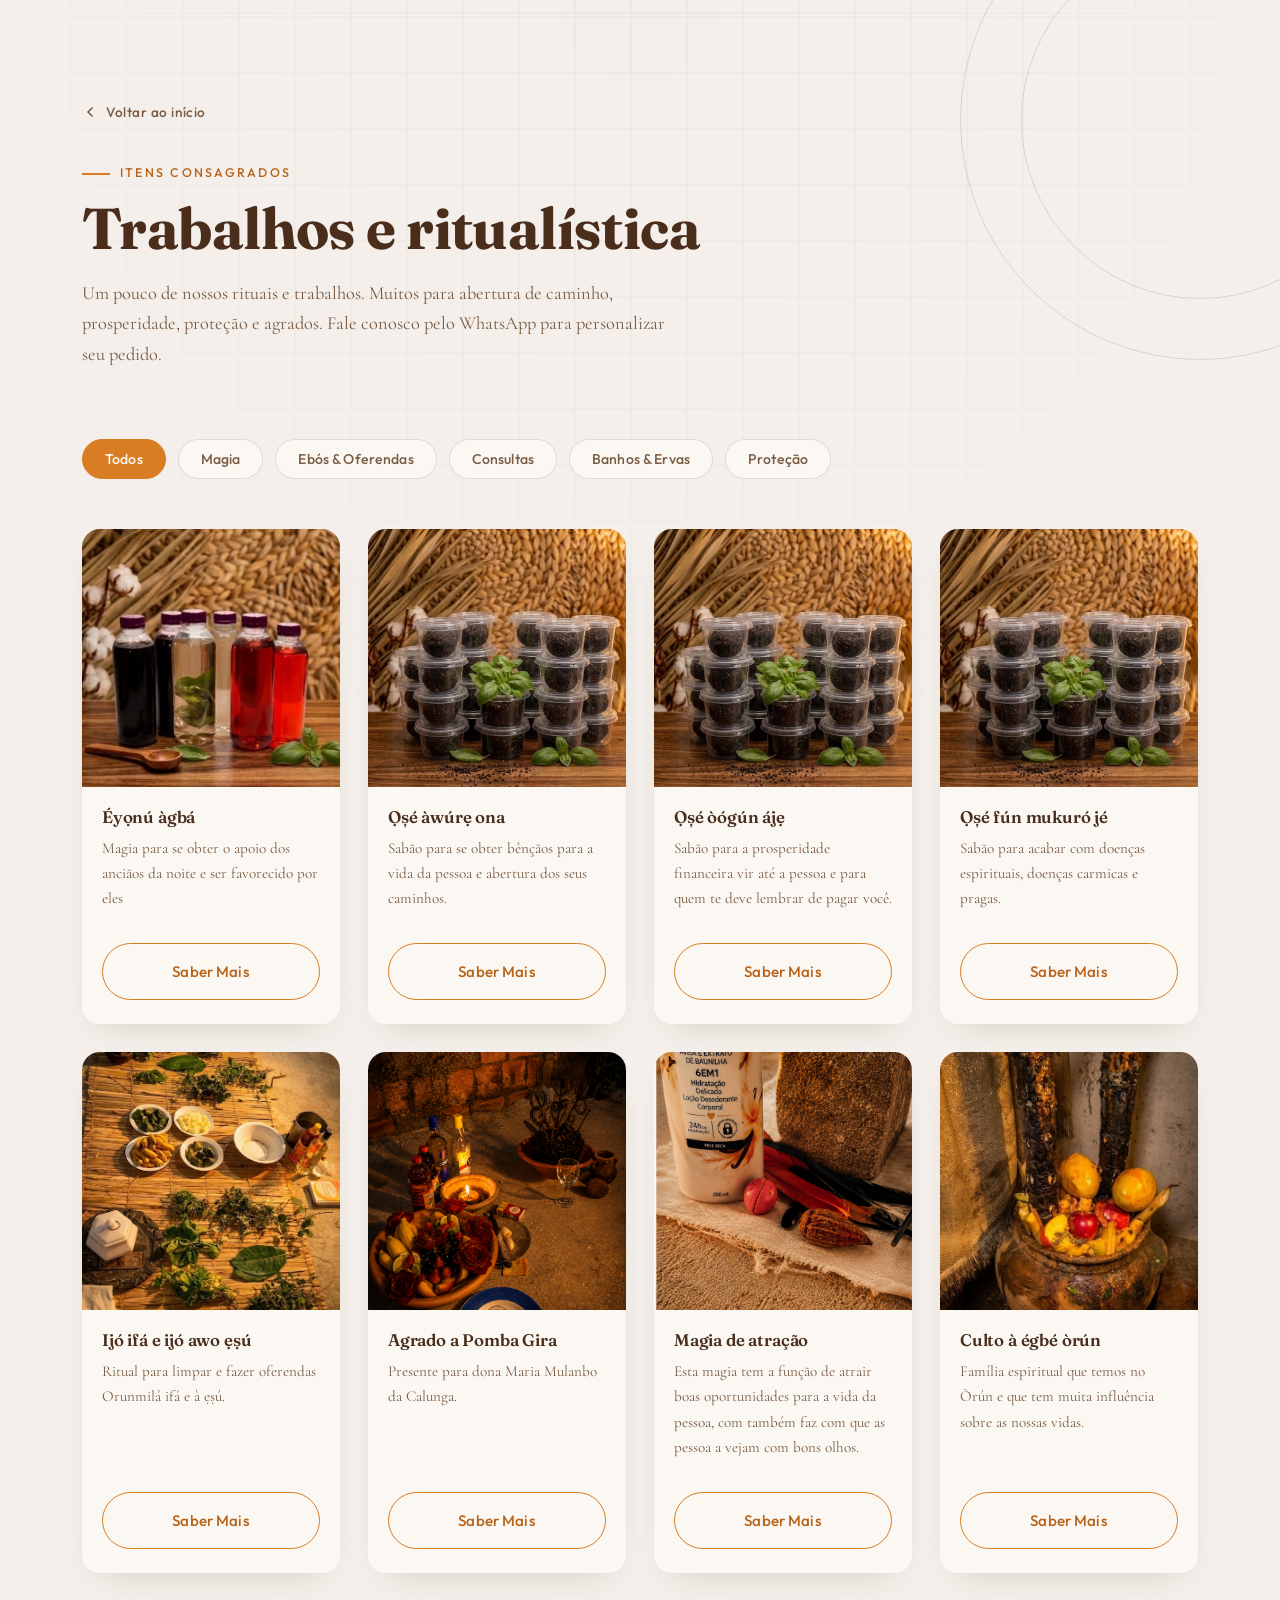
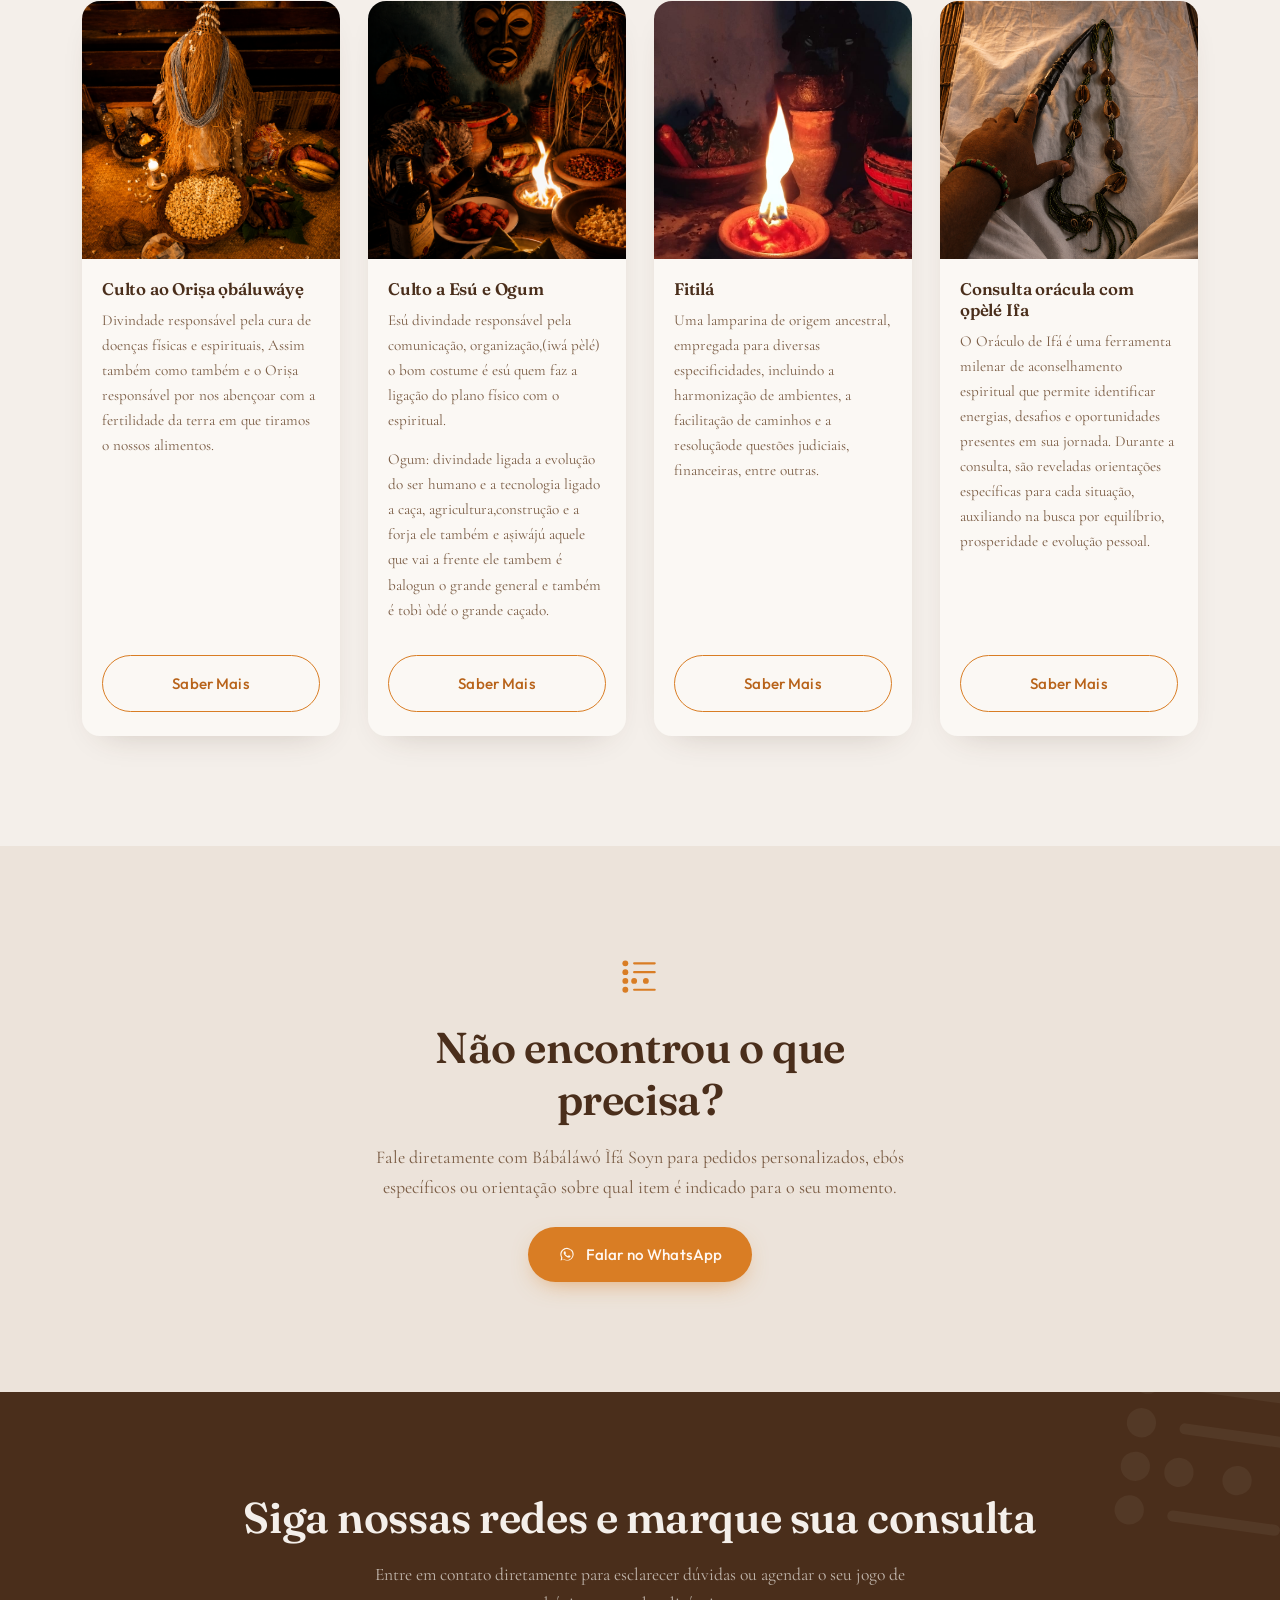
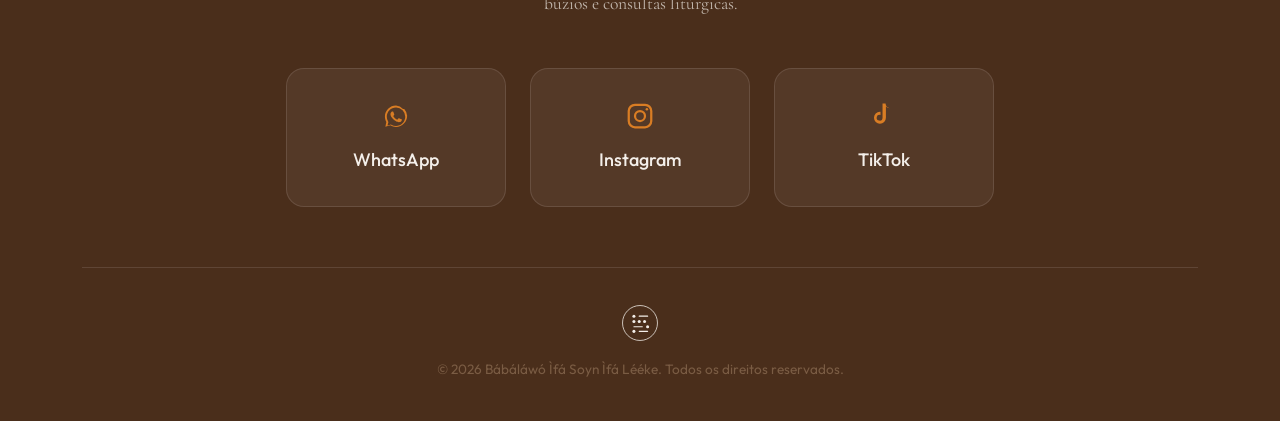
==== commit 7e51f307: "Update produtos.html" ====
--- a/produtos.html
+++ b/produtos.html
@@ -23,7 +23,7 @@
       Voltar ao início
     </a>
     <span class="section-tag">Itens consagrados</span>
-    <h1>Seus trabalhos e ritualística</h1>
+    <h1>Trabalhos e ritualística</h1>
     <p class="page-sub">
       Um pouco de nossos rituais e trabalhos. Muitos para abertura de caminho, prosperidade, proteção e agrados. Fale conosco pelo WhatsApp para personalizar seu pedido.
     </p>
@@ -179,10 +179,10 @@
 
       <article class="product-card" data-category="consulta">
         <div class="product-img">
-          <img src="imagens/babalawo em funcao.png"  alt="jogo" loading="lazy">
-        </div>
-        <div class="product-body">
-          <h3>Consulta a ifá</h3>
+          <img src="imagens/oraculo opele ifa.png"  alt="jogo" loading="lazy">
+        </div>
+        <div class="product-body">
+          <h3>Consulta orácula com ọpèlé Ifa</h3>
           <p>O Oráculo de Ifá é uma ferramenta milenar de aconselhamento espiritual que permite identificar energias, desafios e oportunidades presentes em sua jornada. Durante a consulta, são reveladas orientações específicas para cada situação, auxiliando na busca por equilíbrio, prosperidade e evolução pessoal.</p>
           <a class="btn btn-secondary" href="https://wa.link/rlam18" target="_blank" rel="noopener">Saber Mais</a>
         </div>
